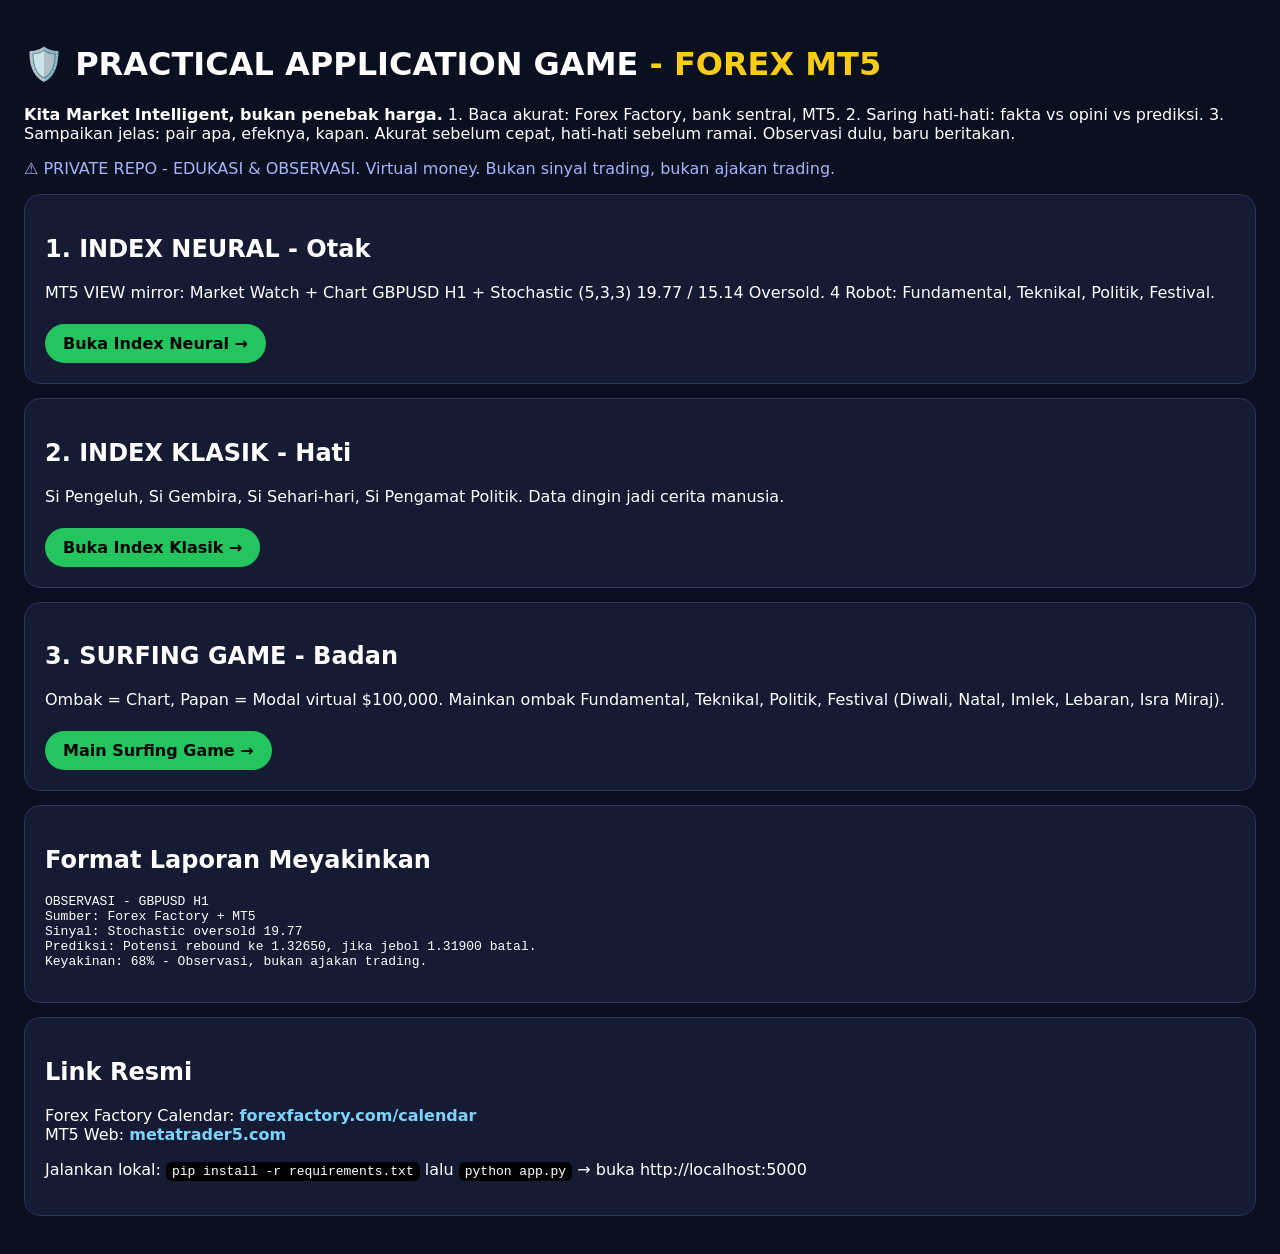
==== index.html @ 2c30cfa6 "Add files via upload" ====
<!DOCTYPE html>
<html lang="id"><head><meta charset="utf-8"><meta name="viewport" content="width=device-width,initial-scale=1">
<title>Practical Application Game - ForexMT5 | Market Intelligent</title>
<style>body{font-family:system-ui,Arial;background:#0b1020;color:#fff;margin:0;padding:24px} .card{background:#141b33;border:1px solid #2a3560;border-radius:16px;padding:20px;margin:14px 0} a{color:#7dd3fc;text-decoration:none;font-weight:700} .btn{display:inline-block;background:#22c55e;color:#000;padding:10px 18px;border-radius:999px;margin:6px 6px 0 0} .gold{color:#facc15} .muted{color:#a5b4fc} code{background:#000;padding:2px 6px;border-radius:6px}</style></head>
<body>
<h1>🛡️ PRACTICAL APPLICATION GAME <span class="gold">- FOREX MT5</span></h1>
<p><b>Kita Market Intelligent, bukan penebak harga.</b> 1. Baca akurat: Forex Factory, bank sentral, MT5. 2. Saring hati-hati: fakta vs opini vs prediksi. 3. Sampaikan jelas: pair apa, efeknya, kapan. Akurat sebelum cepat, hati-hati sebelum ramai. Observasi dulu, baru beritakan.</p>
<p class="muted">⚠️ PRIVATE REPO - EDUKASI & OBSERVASI. Virtual money. Bukan sinyal trading, bukan ajakan trading.</p>
<div class="card"><h2>1. INDEX NEURAL - Otak</h2><p>MT5 VIEW mirror: Market Watch + Chart GBPUSD H1 + Stochastic (5,3,3) 19.77 / 15.14 Oversold. 4 Robot: Fundamental, Teknikal, Politik, Festival.</p><a class="btn" href="index_neural.html">Buka Index Neural →</a></div>
<div class="card"><h2>2. INDEX KLASIK - Hati</h2><p>Si Pengeluh, Si Gembira, Si Sehari-hari, Si Pengamat Politik. Data dingin jadi cerita manusia.</p><a class="btn" href="index_classic.html">Buka Index Klasik →</a></div>
<div class="card"><h2>3. SURFING GAME - Badan</h2><p>Ombak = Chart, Papan = Modal virtual $100,000. Mainkan ombak Fundamental, Teknikal, Politik, Festival (Diwali, Natal, Imlek, Lebaran, Isra Miraj).</p><a class="btn" href="surfing.html">Main Surfing Game →</a></div>
<div class="card"><h2>Format Laporan Meyakinkan</h2><pre>OBSERVASI - GBPUSD H1
Sumber: Forex Factory + MT5
Sinyal: Stochastic oversold 19.77
Prediksi: Potensi rebound ke 1.32650, jika jebol 1.31900 batal.
Keyakinan: 68% - Observasi, bukan ajakan trading.</pre></div>
<div class="card"><h2>Link Resmi</h2><p>Forex Factory Calendar: <a href="https://www.forexfactory.com/calendar" target="_blank">forexfactory.com/calendar</a><br>MT5 Web: <a href="https://www.metatrader5.com/en/trading-platform/web-trading" target="_blank">metatrader5.com</a></p><p>Jalankan lokal: <code>pip install -r requirements.txt</code> lalu <code>python app.py</code> → buka http://localhost:5000</p></div>
</body></html>
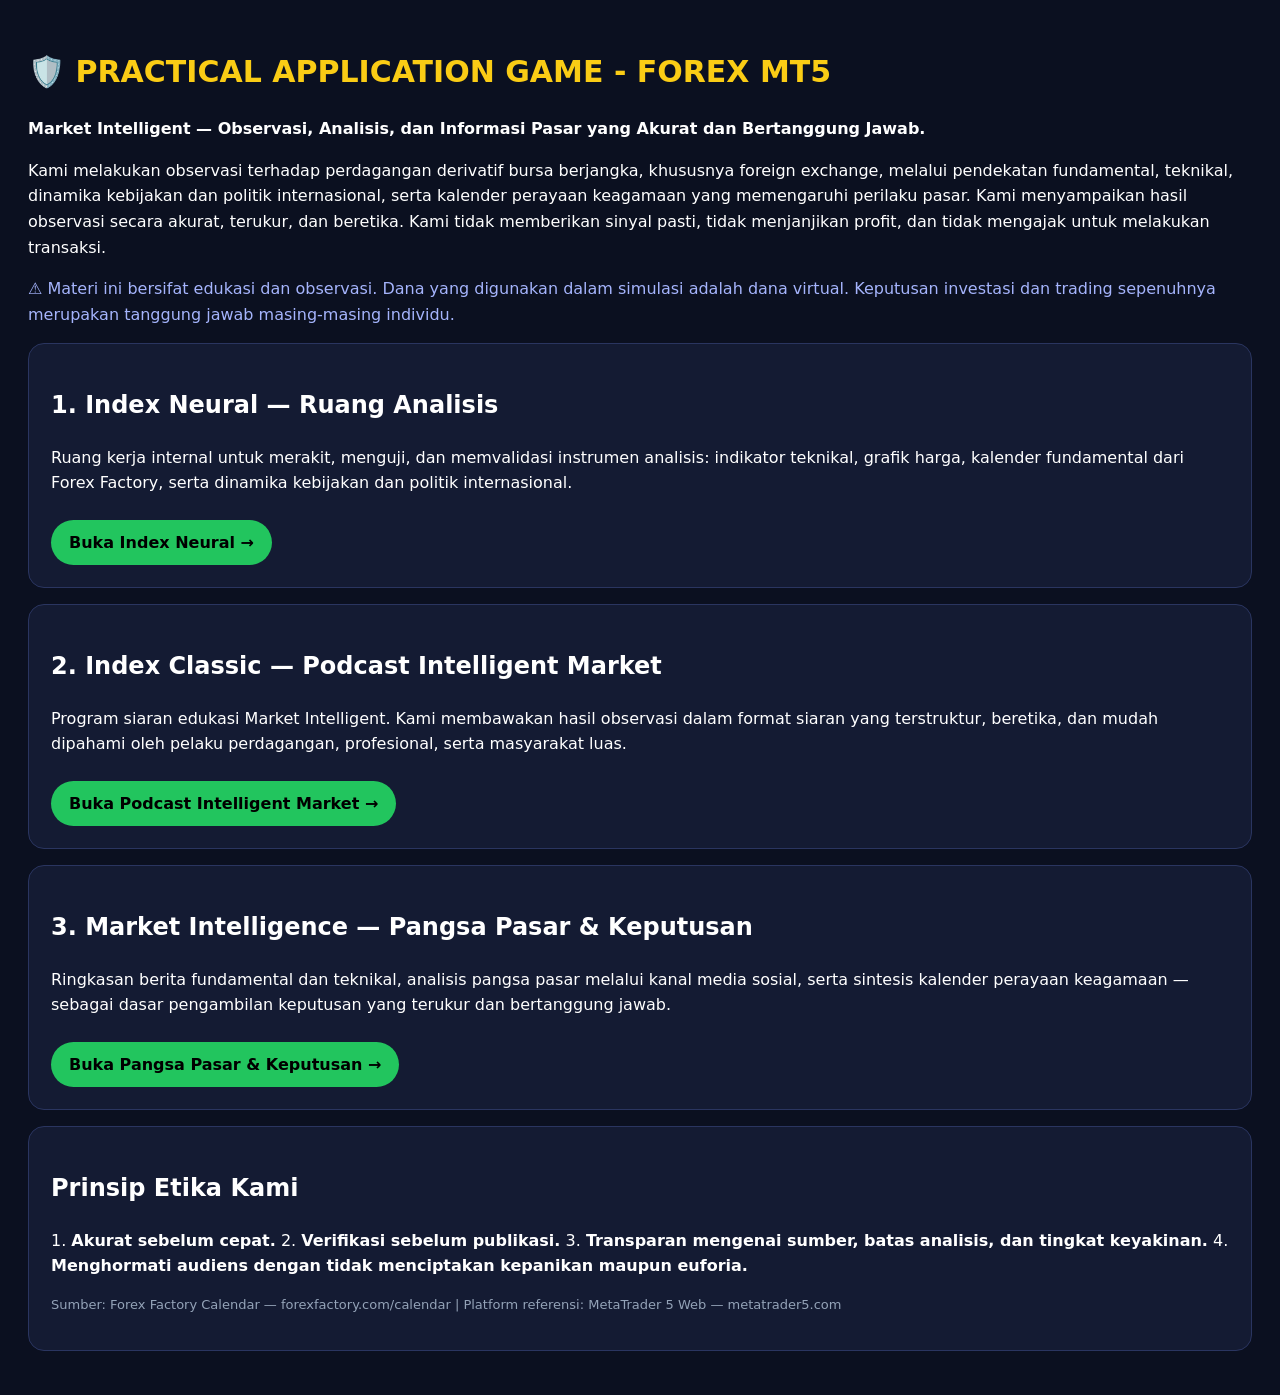
==== commit 45ca1436: "Add files via upload" ====
--- a/index.html
+++ b/index.html
@@ -1,18 +1,24 @@
 <!DOCTYPE html>
 <html lang="id"><head><meta charset="utf-8"><meta name="viewport" content="width=device-width,initial-scale=1">
-<title>Practical Application Game - ForexMT5 | Market Intelligent</title>
-<style>body{font-family:system-ui,Arial;background:#0b1020;color:#fff;margin:0;padding:24px} .card{background:#141b33;border:1px solid #2a3560;border-radius:16px;padding:20px;margin:14px 0} a{color:#7dd3fc;text-decoration:none;font-weight:700} .btn{display:inline-block;background:#22c55e;color:#000;padding:10px 18px;border-radius:999px;margin:6px 6px 0 0} .gold{color:#facc15} .muted{color:#a5b4fc} code{background:#000;padding:2px 6px;border-radius:6px}</style></head>
-<body>
-<h1>🛡️ PRACTICAL APPLICATION GAME <span class="gold">- FOREX MT5</span></h1>
-<p><b>Kita Market Intelligent, bukan penebak harga.</b> 1. Baca akurat: Forex Factory, bank sentral, MT5. 2. Saring hati-hati: fakta vs opini vs prediksi. 3. Sampaikan jelas: pair apa, efeknya, kapan. Akurat sebelum cepat, hati-hati sebelum ramai. Observasi dulu, baru beritakan.</p>
-<p class="muted">⚠️ PRIVATE REPO - EDUKASI & OBSERVASI. Virtual money. Bukan sinyal trading, bukan ajakan trading.</p>
-<div class="card"><h2>1. INDEX NEURAL - Otak</h2><p>MT5 VIEW mirror: Market Watch + Chart GBPUSD H1 + Stochastic (5,3,3) 19.77 / 15.14 Oversold. 4 Robot: Fundamental, Teknikal, Politik, Festival.</p><a class="btn" href="index_neural.html">Buka Index Neural →</a></div>
-<div class="card"><h2>2. INDEX KLASIK - Hati</h2><p>Si Pengeluh, Si Gembira, Si Sehari-hari, Si Pengamat Politik. Data dingin jadi cerita manusia.</p><a class="btn" href="index_classic.html">Buka Index Klasik →</a></div>
-<div class="card"><h2>3. SURFING GAME - Badan</h2><p>Ombak = Chart, Papan = Modal virtual $100,000. Mainkan ombak Fundamental, Teknikal, Politik, Festival (Diwali, Natal, Imlek, Lebaran, Isra Miraj).</p><a class="btn" href="surfing.html">Main Surfing Game →</a></div>
-<div class="card"><h2>Format Laporan Meyakinkan</h2><pre>OBSERVASI - GBPUSD H1
-Sumber: Forex Factory + MT5
-Sinyal: Stochastic oversold 19.77
-Prediksi: Potensi rebound ke 1.32650, jika jebol 1.31900 batal.
-Keyakinan: 68% - Observasi, bukan ajakan trading.</pre></div>
-<div class="card"><h2>Link Resmi</h2><p>Forex Factory Calendar: <a href="https://www.forexfactory.com/calendar" target="_blank">forexfactory.com/calendar</a><br>MT5 Web: <a href="https://www.metatrader5.com/en/trading-platform/web-trading" target="_blank">metatrader5.com</a></p><p>Jalankan lokal: <code>pip install -r requirements.txt</code> lalu <code>python app.py</code> → buka http://localhost:5000</p></div>
+<title>Practical Application Game - Forex MT5 | Market Intelligent</title>
+<style>body{font-family:Inter,system-ui,Arial;background:#0b1020;color:#fff;margin:0;padding:28px;line-height:1.6}
+h1{color:#facc15;font-size:30px}.card{background:#141b33;border:1px solid #2a3560;border-radius:16px;padding:22px;margin:16px 0}
+a{color:#7dd3fc;text-decoration:none}.btn{display:inline-block;background:#22c55e;color:#000;padding:10px 18px;border-radius:999px;font-weight:700;margin-top:8px}
+.muted{color:#a5b4fc}.small{font-size:13px;color:#94a3b8}</style></head><body>
+<h1>🛡️ PRACTICAL APPLICATION GAME - FOREX MT5</h1>
+<p><b>Market Intelligent — Observasi, Analisis, dan Informasi Pasar yang Akurat dan Bertanggung Jawab.</b></p>
+<p>Kami melakukan observasi terhadap perdagangan derivatif bursa berjangka, khususnya foreign exchange, melalui pendekatan fundamental, teknikal, dinamika kebijakan dan politik internasional, serta kalender perayaan keagamaan yang memengaruhi perilaku pasar. Kami menyampaikan hasil observasi secara akurat, terukur, dan beretika. Kami tidak memberikan sinyal pasti, tidak menjanjikan profit, dan tidak mengajak untuk melakukan transaksi.</p>
+<p class="muted">⚠️ Materi ini bersifat edukasi dan observasi. Dana yang digunakan dalam simulasi adalah dana virtual. Keputusan investasi dan trading sepenuhnya merupakan tanggung jawab masing-masing individu.</p>
+
+<div class="card"><h2>1. Index Neural — Ruang Analisis</h2>
+<p>Ruang kerja internal untuk merakit, menguji, dan memvalidasi instrumen analisis: indikator teknikal, grafik harga, kalender fundamental dari Forex Factory, serta dinamika kebijakan dan politik internasional.</p><a class="btn" href="index_neural.html">Buka Index Neural →</a></div>
+
+<div class="card"><h2>2. Index Classic — Podcast Intelligent Market</h2>
+<p>Program siaran edukasi Market Intelligent. Kami membawakan hasil observasi dalam format siaran yang terstruktur, beretika, dan mudah dipahami oleh pelaku perdagangan, profesional, serta masyarakat luas.</p><a class="btn" href="index_classic.html">Buka Podcast Intelligent Market →</a></div>
+
+<div class="card"><h2>3. Market Intelligence — Pangsa Pasar & Keputusan</h2>
+<p>Ringkasan berita fundamental dan teknikal, analisis pangsa pasar melalui kanal media sosial, serta sintesis kalender perayaan keagamaan — sebagai dasar pengambilan keputusan yang terukur dan bertanggung jawab.</p><a class="btn" href="surfing.html">Buka Pangsa Pasar & Keputusan →</a></div>
+
+<div class="card"><h2>Prinsip Etika Kami</h2><p>1. <b>Akurat sebelum cepat.</b> 2. <b>Verifikasi sebelum publikasi.</b> 3. <b>Transparan mengenai sumber, batas analisis, dan tingkat keyakinan.</b> 4. <b>Menghormati audiens dengan tidak menciptakan kepanikan maupun euforia.</b></p>
+<p class="small">Sumber: Forex Factory Calendar — forexfactory.com/calendar | Platform referensi: MetaTrader 5 Web — metatrader5.com</p></div>
 </body></html>
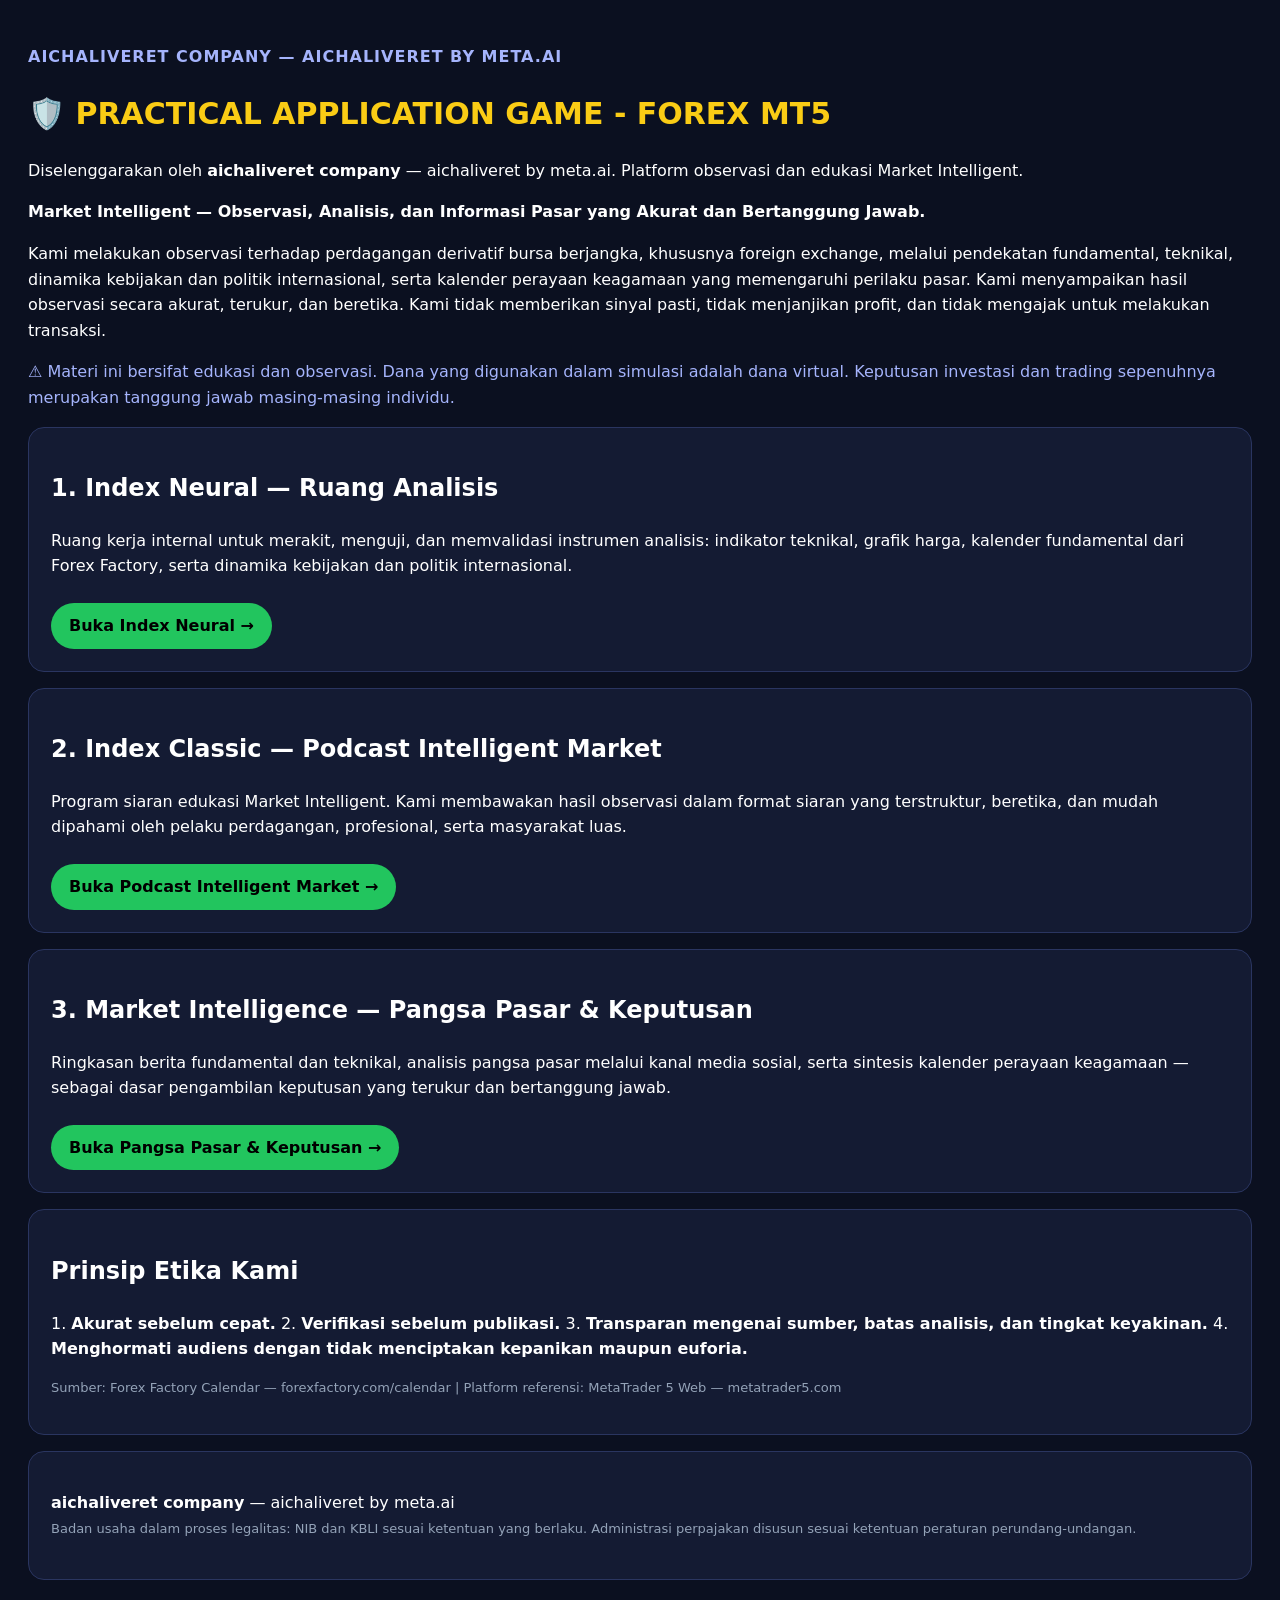
==== commit 5219a125: "Add files via upload" ====
--- a/index.html
+++ b/index.html
@@ -5,7 +5,7 @@
 h1{color:#facc15;font-size:30px}.card{background:#141b33;border:1px solid #2a3560;border-radius:16px;padding:22px;margin:16px 0}
 a{color:#7dd3fc;text-decoration:none}.btn{display:inline-block;background:#22c55e;color:#000;padding:10px 18px;border-radius:999px;font-weight:700;margin-top:8px}
 .muted{color:#a5b4fc}.small{font-size:13px;color:#94a3b8}</style></head><body>
-<h1>🛡️ PRACTICAL APPLICATION GAME - FOREX MT5</h1>
+<p style="color:#a5b4fc;font-weight:700;letter-spacing:1px">AICHALIVERET COMPANY — AICHALIVERET BY META.AI</p><h1>🛡️ PRACTICAL APPLICATION GAME - FOREX MT5</h1><p>Diselenggarakan oleh <b>aichaliveret company</b> — aichaliveret by meta.ai. Platform observasi dan edukasi Market Intelligent.</p>
 <p><b>Market Intelligent — Observasi, Analisis, dan Informasi Pasar yang Akurat dan Bertanggung Jawab.</b></p>
 <p>Kami melakukan observasi terhadap perdagangan derivatif bursa berjangka, khususnya foreign exchange, melalui pendekatan fundamental, teknikal, dinamika kebijakan dan politik internasional, serta kalender perayaan keagamaan yang memengaruhi perilaku pasar. Kami menyampaikan hasil observasi secara akurat, terukur, dan beretika. Kami tidak memberikan sinyal pasti, tidak menjanjikan profit, dan tidak mengajak untuk melakukan transaksi.</p>
 <p class="muted">⚠️ Materi ini bersifat edukasi dan observasi. Dana yang digunakan dalam simulasi adalah dana virtual. Keputusan investasi dan trading sepenuhnya merupakan tanggung jawab masing-masing individu.</p>
@@ -17,8 +17,8 @@
 <p>Program siaran edukasi Market Intelligent. Kami membawakan hasil observasi dalam format siaran yang terstruktur, beretika, dan mudah dipahami oleh pelaku perdagangan, profesional, serta masyarakat luas.</p><a class="btn" href="index_classic.html">Buka Podcast Intelligent Market →</a></div>
 
 <div class="card"><h2>3. Market Intelligence — Pangsa Pasar & Keputusan</h2>
-<p>Ringkasan berita fundamental dan teknikal, analisis pangsa pasar melalui kanal media sosial, serta sintesis kalender perayaan keagamaan — sebagai dasar pengambilan keputusan yang terukur dan bertanggung jawab.</p><a class="btn" href="surfing.html">Buka Pangsa Pasar & Keputusan →</a></div>
+<p>Ringkasan berita fundamental dan teknikal, analisis pangsa pasar melalui kanal media sosial, serta sintesis kalender perayaan keagamaan — sebagai dasar pengambilan keputusan yang terukur dan bertanggung jawab.</p><a class="btn" href="market.html">Buka Pangsa Pasar & Keputusan →</a></div>
 
 <div class="card"><h2>Prinsip Etika Kami</h2><p>1. <b>Akurat sebelum cepat.</b> 2. <b>Verifikasi sebelum publikasi.</b> 3. <b>Transparan mengenai sumber, batas analisis, dan tingkat keyakinan.</b> 4. <b>Menghormati audiens dengan tidak menciptakan kepanikan maupun euforia.</b></p>
 <p class="small">Sumber: Forex Factory Calendar — forexfactory.com/calendar | Platform referensi: MetaTrader 5 Web — metatrader5.com</p></div>
-</body></html>
+<div class="card"><p><b>aichaliveret company</b> — aichaliveret by meta.ai<br><span class="small">Badan usaha dalam proses legalitas: NIB dan KBLI sesuai ketentuan yang berlaku. Administrasi perpajakan disusun sesuai ketentuan peraturan perundang-undangan.</span></p></div></body></html>
